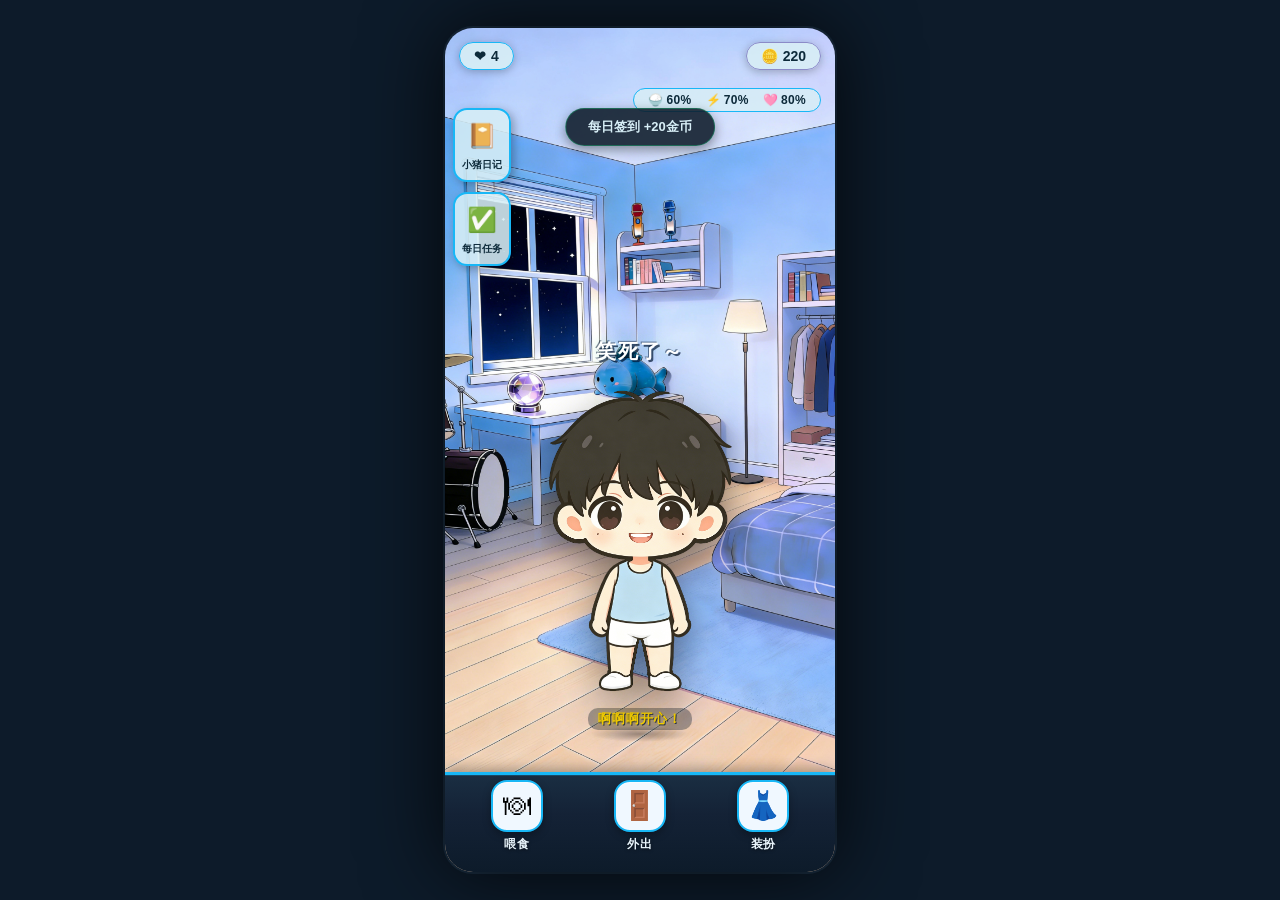
==== index.html @ ea7f72ad "Update dressing system" ====
<!DOCTYPE html>
<html lang="zh">
<head>
  <meta charset="UTF-8" />
  <meta name="viewport" content="width=device-width, initial-scale=1.0, user-scalable=no" />
  <title>SpeedyPeng</title>
  <link rel="stylesheet" href="style.css" />
  <link rel="preconnect" href="https://fonts.googleapis.com">
  <link rel="preconnect" href="https://fonts.gstatic.com" crossorigin>
  <link href="https://fonts.googleapis.com/css2?family=Ma+Shan+Zheng&display=swap" rel="stylesheet">
</head>
<body>
  <div id="game-container">

    <!-- ── Room Background ── -->
    <div id="bg-room"></div>

    <!-- ── Top Bar ── -->
    <div id="top-bar">
      <div id="bond-pill">
        <img src="assets/ui/icon_bond.png" class="pill-img" alt=""
             onerror="this.style.display='none';this.nextElementSibling.style.display='inline'">
        <span class="pill-emoji" style="display:none">❤</span>
        <span id="bond-val">0</span>
      </div>
      <div id="top-actions">
        <div id="coin-display">
          <img src="assets/ui/icon_coin.png" class="pill-img" alt=""
               onerror="this.style.display='none';this.nextElementSibling.style.display='inline'">
          <span class="pill-emoji" style="display:none">🪙</span>
          <span id="coin-val">0</span>
        </div>
      </div>
    </div>

    <!-- ── Stat Mini Bar ── -->
    <div id="stat-mini-bar">
      <span class="mini-stat">
        <img src="assets/ui/stat_hunger.png" class="stat-icon-img" alt=""
             onerror="this.style.display='none';this.nextElementSibling.style.display='inline'">
        <span class="stat-emoji" style="display:none">🍚</span>
        <span id="mini-hunger-val">0</span>
      </span>
      <span class="mini-stat">
        <img src="assets/ui/stat_energy.png" class="stat-icon-img" alt=""
             onerror="this.style.display='none';this.nextElementSibling.style.display='inline'">
        <span class="stat-emoji" style="display:none">⚡</span>
        <span id="mini-energy-val">0</span>
      </span>
      <span class="mini-stat">
        <img src="assets/ui/stat_mood.png" class="stat-icon-img" alt=""
             onerror="this.style.display='none';this.nextElementSibling.style.display='inline'">
        <span class="stat-emoji" style="display:none">🩷</span>
        <span id="mini-mood-val">0</span>
      </span>
    </div>

    <!-- ── Left Sidebar ── -->
    <div id="left-sidebar">
      <div class="side-item" onclick="openPanel('diary')">
        <div class="side-icon-wrap">
          <img src="assets/ui/sidebar_diary.png" class="side-img" alt=""
               onerror="this.style.display='none';this.nextElementSibling.style.display='block'">
          <span class="side-emoji" style="display:none">📔</span>
        </div>
        <div class="side-label">小猪日记</div>
      </div>
      <div class="side-item" onclick="openPanel('tasks')">
        <div class="side-icon-wrap">
          <img src="assets/ui/sidebar_tasks.png" class="side-img" alt=""
               onerror="this.style.display='none';this.nextElementSibling.style.display='block'">
          <span class="side-emoji" style="display:none">✅</span>
        </div>
        <div class="side-label">每日任务</div>
      </div>
    </div>

    <!-- ── Character Stage ── -->
    <div id="char-stage">
      <!-- Context label (like 打扮一下吧) -->
      <div id="context-label"></div>

      <!-- Speech bubble -->
      <div id="speech-bubble" class="hidden">
        <span id="speech-text"></span>
      </div>

      <!-- Character sprite wrapper (handles image fallback gracefully) -->
      <div id="char-sprite-wrap">
        <!-- Layer 1 (bottom): full-body expression image, changes per mood/state -->
        <img id="char-sprite"
             src="assets/characters/char_normal.png"
             alt=""
             onclick="interact()" />
        <!-- Layer 2 (top): headless clothing overlay, same dimensions, hidden when no outfit worn -->
        <img id="char-outfit-overlay" src="" alt="" />
        <div id="char-fallback" class="hidden" onclick="interact()">🐧</div>
      </div>

      <!-- Mood tagline below character -->
      <div id="mood-tagline"></div>

      <!-- Ground shadow -->
      <div id="char-shadow"></div>
    </div>

    <!-- ── Outing Overlay (shown while character is out) ── -->
    <div id="outing-overlay" class="hidden">
      <div id="outing-countdown"></div>
    </div>

    <!-- ── Bottom Nav Plank ── -->
    <nav id="bottom-nav">
      <div id="nav-plank">
        <button class="nav-btn" id="nav-feed" onclick="openPanel('feed')">
          <div class="nav-icon-bg">
            <img src="assets/ui/nav_feed.png" class="nav-img" alt=""
                 onerror="this.style.display='none';this.nextElementSibling.style.display='flex'">
            <span class="nav-emoji" style="display:none">🍽</span>
          </div>
          <span class="nav-label">喂食</span>
        </button>

        <button class="nav-btn" id="nav-outing" onclick="handleOutingClick()">
          <div class="nav-icon-bg">
            <img src="assets/ui/nav_outing.png" class="nav-img" alt=""
                 onerror="this.style.display='none';this.nextElementSibling.style.display='flex'">
            <span class="nav-emoji" style="display:none">🚪</span>
          </div>
          <span class="nav-label">外出</span>
        </button>

        <button class="nav-btn" id="nav-outfit" onclick="openPanel('outfit')">
          <div class="nav-icon-bg">
            <img src="assets/ui/nav_outfit.png" class="nav-img" alt=""
                 onerror="this.style.display='none';this.nextElementSibling.style.display='flex'">
            <span class="nav-emoji" style="display:none">👗</span>
          </div>
          <span class="nav-label">装扮</span>
        </button>
      </div>
    </nav>

    <!-- ═══ PANELS ═══ -->

    <!-- Stats Panel -->
    <div id="panel-stats" class="panel-overlay hidden">
      <div class="panel-card">
        <div class="panel-header">
          <span>📊 状态</span>
          <button class="close-btn" onclick="closePanel()">✕</button>
        </div>
        <div class="stats-list">
          <div class="stat-row">
            <span class="stat-label">🩷 心情</span>
            <div class="stat-bar-wrap"><div class="stat-bar" id="bar-mood" style="background:linear-gradient(90deg,#ff6b9d,#ff8cb4)"></div></div>
            <span class="stat-val" id="val-mood">0</span>
          </div>
          <div class="stat-row">
            <span class="stat-label">🍚 饥饿</span>
            <div class="stat-bar-wrap"><div class="stat-bar" id="bar-hunger" style="background:linear-gradient(90deg,#ffb347,#ffd080)"></div></div>
            <span class="stat-val" id="val-hunger">0</span>
          </div>
          <div class="stat-row">
            <span class="stat-label">⚡ 体力</span>
            <div class="stat-bar-wrap"><div class="stat-bar" id="bar-energy" style="background:linear-gradient(90deg,#56ccf2,#2f80ed)"></div></div>
            <span class="stat-val" id="val-energy">0</span>
          </div>
          <div class="stat-row">
            <span class="stat-label">🎀 羁绊</span>
            <div class="stat-bar-wrap"><div class="stat-bar" id="bar-bond" style="background:linear-gradient(90deg,#bb6bd9,#9b51e0)"></div></div>
            <span class="stat-val" id="val-bond2">0</span>
          </div>
          <div class="coin-info">🪙 金币：<strong id="coin-val2">0</strong></div>
          <div id="outing-status" class="outing-status"></div>
        </div>
      </div>
    </div>

    <!-- Feed Panel -->
    <div id="panel-feed" class="panel-overlay hidden">
      <div class="panel-card">
        <div class="panel-header">
          <span>🍽️ 投喂</span>
          <button class="close-btn" onclick="closePanel()">✕</button>
        </div>
        <div id="food-grid"></div>
      </div>
    </div>

    <!-- Outfit Panel -->
    <div id="panel-outfit" class="panel-overlay hidden">
      <div class="panel-card">
        <div class="panel-header">
          <span>👗 换装</span>
          <button class="close-btn" onclick="closePanel()">✕</button>
        </div>
        <div id="outfit-grid"></div>
      </div>
    </div>

    <!-- Memory / Album Panel -->
    <div id="panel-memory" class="panel-overlay hidden">
      <div class="panel-card">
        <div class="panel-header">
          <span>📷 相册</span>
          <button class="close-btn" onclick="closePanel()">✕</button>
        </div>
        <div id="memory-list"></div>
      </div>
    </div>

    <!-- Diary Panel -->
    <div id="panel-diary" class="panel-overlay hidden">
      <div class="panel-card">
        <div class="panel-header">
          <span>📔 小猪日记</span>
          <button class="close-btn" onclick="closePanel()">✕</button>
        </div>
        <div id="diary-content"></div>
      </div>
    </div>

    <!-- Tasks Panel -->
    <div id="panel-tasks" class="panel-overlay hidden">
      <div class="panel-card">
        <div class="panel-header">
          <span>✅ 每日任务</span>
          <button class="close-btn" onclick="closePanel()">✕</button>
        </div>
        <div id="tasks-list"></div>
      </div>
    </div>

    <!-- ═══ POPUPS ═══ -->

    <!-- Outing Blocked Dialog (auto-close, 2s) -->
    <div id="outing-blocked-dialog" class="hidden">
      <div id="outing-blocked-text"></div>
    </div>

    <!-- Outing Return Modal -->
    <div id="outing-return-modal" class="popup-overlay hidden">
      <div class="popup-card">
        <div class="return-modal-title">📔 外出归来</div>
        <div id="return-event-area" class="return-event-area"></div>
        <div id="return-reward-area" class="return-reward-area hidden"></div>
        <button class="popup-confirm-btn" id="return-close-btn" onclick="closeReturnModal()">收下啦 ✓</button>
      </div>
    </div>

    <!-- Outing Result Popup -->
    <div id="popup-outing" class="popup-overlay hidden">
      <div class="popup-card">
        <div id="popup-emoji" class="popup-emoji">🚪</div>
        <div id="popup-title" class="popup-title"></div>
        <div id="popup-text"  class="popup-text"></div>
        <div id="popup-rewards" class="popup-rewards"></div>
        <button class="popup-confirm-btn" onclick="closePopup()">好的～</button>
      </div>
    </div>

    <!-- Backdrop -->
    <div id="backdrop" class="hidden" onclick="closePanel()"></div>

    <!-- Toast -->
    <div id="toast"></div>

  </div>
  <script src="outfits.js"></script>
  <script src="game.js"></script>
</body>
</html>
---- style.css ----
/* ═══════════════════════════════════════════════
   SPEEDYPENG  —  Chinese Companion Game UI
   ═══════════════════════════════════════════════ */

:root {
  --c-accent:     #18B7F6;           /* primary accent — borders, highlights */
  --c-purple:     #8B8BC8;           /* secondary accent — tags, bond bar    */
  --c-light:      #D7EEF6;           /* avatar area, subtle tint fills       */
  --c-bg-dark:    #0d1b2a;           /* game container bg, floor             */
  --c-bg-mid:     #1a2e42;           /* nav plank, sidebars                  */
  --c-bg-panel:   #f0f8ff;           /* panel card bg, cool near-white       */
  --c-text-dark:  #0d2a3a;           /* primary text on light surfaces       */
  --c-text-mid:   #1a3a5c;           /* body/secondary text on light         */
  --c-text-light: #e8f4fb;           /* text on dark backgrounds             */
  --c-accent-dim: rgba(24,191,118,0.15); /* subtle hover/fill tints          */
}

*, *::before, *::after {
  box-sizing: border-box;
  margin: 0; padding: 0;
  -webkit-tap-highlight-color: transparent;
  user-select: none;
}

body {
  background: var(--c-bg-dark);
  display: flex;
  justify-content: center;
  align-items: center;
  min-height: 100vh;
  font-family: 'PingFang SC','Hiragino Sans GB','Microsoft YaHei',sans-serif;
}

#game-container {
  position: relative;
  width: 390px;
  height: 844px;
  overflow: hidden;
  border-radius: 28px;
  box-shadow: 0 0 80px rgba(0,0,0,0.8), 0 0 0 2px var(--c-bg-mid);
}

/* ════════════════════════════════
   BACKGROUND / ROOM
   ════════════════════════════════ */
#bg-room {
  position: absolute;
  inset: 0;
  /* backgroundImage injected by updateBackground() in game.js */
  background-color: var(--c-bg-dark); /* fallback dark navy */
  background-size: cover;
  background-position: center;
  background-repeat: no-repeat;
  transition: opacity 0.4s ease;
}

/* Subtle grid overlay on wall — blue-navy tones */
#bg-wall {
  position: absolute;
  inset: 0 0 200px 0;
  background-image:
    url('assets/ui/bg_room_dawn.png'),
    repeating-linear-gradient(
      0deg, transparent 0px, transparent 23px,
      rgba(13,27,42,0.35) 23px, rgba(13,27,42,0.35) 24px
    ),
    repeating-linear-gradient(
      90deg, transparent 0px, transparent 59px,
      rgba(13,27,42,0.2) 59px, rgba(13,27,42,0.2) 60px
    );
  background-size: cover, 60px 24px, 60px 24px;
}

/* Floor */
#bg-floor {
  position: absolute;
  bottom: 0;
  left: 0; right: 0;
  height: 200px;
  background: linear-gradient(180deg, var(--c-bg-mid) 0%, var(--c-bg-dark) 60%, #08111c 100%);
  border-top: 3px solid #2a4a6a;
}

/* ════════════════════════════════
   TOP BAR
   ════════════════════════════════ */
#top-bar {
  position: absolute;
  top: 14px;
  left: 14px;
  right: 14px;
  display: flex;
  align-items: center;
  justify-content: space-between;
  z-index: 20;
}

#bond-pill {
  display: flex;
  align-items: center;
  gap: 5px;
  background: rgba(215,238,246,0.92);
  border: 1.5px solid var(--c-accent);
  border-radius: 20px;
  padding: 5px 14px;
  font-size: 14px;
  font-weight: 800;
  color: var(--c-text-dark);
  box-shadow: 0 2px 8px rgba(0,0,0,0.25);
}
.pill-img {
  width: 18px; height: 18px;
  object-fit: contain;
  flex-shrink: 0;
}
.pill-emoji {
  font-size: 14px;
  line-height: 1;
}

#top-actions {
  display: flex;
  gap: 8px;
}

/* ════════════════════════════════
   COIN DISPLAY (in top bar)
   ════════════════════════════════ */
#coin-display {
  display: flex;
  align-items: center;
  gap: 5px;
  background: rgba(215,238,246,0.90);
  border: 1.5px solid var(--c-purple);
  border-radius: 20px;
  padding: 5px 14px;
  font-size: 14px;
  font-weight: 800;
  color: var(--c-text-dark);
  box-shadow: 0 2px 8px rgba(0,0,0,0.25);
}

/* ════════════════════════════════
   STAT MINI BAR
   ════════════════════════════════ */
#stat-mini-bar {
  position: absolute;
  top: 60px;
  right: 14px;
  width: fit-content;
  max-width: 55%;
  display: flex;
  align-items: center;
  gap: 14px;
  background: rgba(215,238,246,0.85);
  border: 1px solid var(--c-accent);
  border-radius: 20px;
  padding: 4px 14px;
  z-index: 20;
}
.mini-stat {
  display: flex;
  align-items: center;
  gap: 3px;
  font-size: 12px;
  font-weight: 700;
  color: var(--c-text-dark);
  letter-spacing: 0.3px;
}
.stat-icon-img {
  width: 14px; height: 14px;
  object-fit: contain;
  flex-shrink: 0;
}
.stat-emoji {
  font-size: 12px;
  line-height: 1;
}

/* ════════════════════════════════
   LEFT SIDEBAR
   ════════════════════════════════ */
#left-sidebar {
  position: absolute;
  top: 80px;
  left: 8px;
  display: flex;
  flex-direction: column;
  gap: 10px;
  z-index: 15;
}

.side-item {
  width: 58px;
  background: rgba(215,238,246,0.88);
  border: 2px solid var(--c-accent);
  border-radius: 14px;
  padding: 8px 4px;
  display: flex;
  flex-direction: column;
  align-items: center;
  gap: 4px;
  cursor: pointer;
  box-shadow: 3px 3px 10px rgba(0,0,0,0.3);
  transition: transform 0.15s;
}
.side-item:active { transform: scale(0.92); }
.side-icon-wrap {
  width: 36px; height: 36px;
  display: flex;
  align-items: center;
  justify-content: center;
}
.side-img {
  width: 36px; height: 36px;
  object-fit: contain;
}
.side-emoji {
  font-size: 24px;
  line-height: 1;
  text-align: center;
}
.side-label {
  font-size: 10px;
  color: var(--c-text-dark);
  font-weight: 700;
  text-align: center;
  letter-spacing: 0.2px;
}

/* right sidebar removed */

/* ════════════════════════════════
   CHARACTER STAGE
   ════════════════════════════════ */
#char-stage {
  position: absolute;
  left: 50%;
  bottom: 130px;
  transform: translateX(-50%);
  display: flex;
  flex-direction: column;
  align-items: center;
  z-index: 8;
  width: 270px;
}

/* Context label above speech bubble */
#context-label {
  font-size: 20px;
  font-weight: 900;
  color: #fff;
  text-shadow:
    2px 2px 0 rgba(0,20,50,0.7),
    -1px -1px 0 rgba(0,20,50,0.5),
    0 0 12px rgba(24,191,118,0.3);
  letter-spacing: 2px;
  min-height: 26px;
  margin-bottom: 6px;
  text-align: center;
  padding: 0 8px;
}

/* Speech bubble */
#speech-bubble {
  background: rgba(255,255,250,0.97);
  border-radius: 16px;
  padding: 10px 16px;
  font-size: 13px;
  color: #3a2010;
  line-height: 1.6;
  text-align: center;
  box-shadow: 0 4px 16px rgba(0,0,0,0.2);
  max-width: 230px;
  position: relative;
  margin-bottom: 10px;
  border: 1.5px solid #e8d5b0;
}
#speech-bubble::after {
  content: '';
  position: absolute;
  top: 100%;
  left: 50%;
  transform: translateX(-50%);
  border: 9px solid transparent;
  border-top-color: rgba(255,255,250,0.97);
}

/* Character sprite wrapper — grid layout so both layers share the same cell */
#char-sprite-wrap {
  position: relative;
  display: grid;
  place-items: end center;  /* anchor both images to bottom-center */
  cursor: pointer;
}

/* Both images sit in the same grid cell, stacked */
#char-sprite,
#char-outfit-overlay {
  grid-area: 1 / 1;
}

/* Character sprite */
#char-sprite {
  width: 200px;
  height: auto;
  display: block;
  cursor: pointer;
  mix-blend-mode: normal;
  filter: drop-shadow(0 14px 20px rgba(0,0,0,0.45));
  transition: transform 0.2s ease;
  z-index: 1;   /* explicit layer — outfit overlay sits above this */
}
#char-sprite:active, #char-fallback:active { transform: scale(0.95); }

/*
 * Outfit overlay — headless clothing image, same size as char-sprite.
 * z-index: 2 ensures it always paints above the sprite even when
 * the sprite's filter property creates a new stacking context.
 * JS sets display:block + src when an outfit is worn; hidden otherwise.
 */
#char-outfit-overlay {
  width: 200px;
  height: auto;
  object-fit: contain;
  z-index: 2;
  object-position: bottom;
  pointer-events: none;
  display: none;
}

/* Emoji fallback when image missing */
#char-fallback {
  font-size: 120px;
  line-height: 1;
  text-align: center;
  filter: drop-shadow(0 12px 16px rgba(0,0,0,0.4));
  cursor: pointer;
  transition: transform 0.2s ease;
  animation: charFloat 3s ease-in-out infinite;
}
@keyframes charFloat {
  0%,100% { transform: translateY(0); }
  50%      { transform: translateY(-8px); }
}

#char-sprite-wrap.bounce { animation: charBounce 0.55s ease; }
#char-sprite-wrap.shake  { animation: charShake 0.45s ease; }
#char-sprite-wrap.spin   { animation: charSpin 0.6s ease; }

@keyframes charBounce {
  0%   { transform: translateY(0) scale(1); }
  25%  { transform: translateY(-22px) scale(1.05); }
  60%  { transform: translateY(-8px) scale(1); }
  100% { transform: translateY(0) scale(1); }
}
@keyframes charShake {
  0%,100% { transform: translateX(0); }
  20%  { transform: translateX(-10px) rotate(-3deg); }
  40%  { transform: translateX(10px) rotate(3deg); }
  60%  { transform: translateX(-6px); }
  80%  { transform: translateX(6px); }
}
@keyframes charSpin {
  0%   { transform: rotate(0deg) scale(1); }
  50%  { transform: rotate(10deg) scale(1.1); }
  100% { transform: rotate(0deg) scale(1); }
}

/* Mood tagline */
#mood-tagline {
  font-size: 13px;
  font-weight: 900;
  color: #ffd700;
  text-shadow:
    1px 1px 0 rgba(0,20,50,0.7),
    0 0 10px rgba(255,200,0,0.5);
  letter-spacing: 1px;
  margin-top: 4px;
  text-align: center;
  min-height: 20px;
  padding: 2px 10px;
  background: rgba(13,27,42,0.35);
  border-radius: 10px;
}

/* Ground shadow */
#char-shadow {
  width: 100px;
  height: 16px;
  background: radial-gradient(ellipse, rgba(0,0,0,0.35) 0%, transparent 70%);
  margin-top: -4px;
}

/* ════════════════════════════════
   BOTTOM NAV PLANK
   ════════════════════════════════ */
#bottom-nav {
  position: absolute;
  bottom: 0;
  left: 0; right: 0;
  height: 100px;
  z-index: 20;
}

#nav-plank {
  width: 100%;
  height: 100%;
  background:
    linear-gradient(180deg,
      var(--c-bg-mid) 0%,
      #142236 40%,
      var(--c-bg-dark) 100%);
  border-top: 3px solid var(--c-accent);
  display: grid;
  grid-template-columns: 1fr 1fr 1fr;
  align-items: center;
  justify-items: center;
  padding: 0 10px 14px;
  position: relative;
  box-shadow:
    inset 0 1px 0 rgba(24,183,246,0.2),
    0 -4px 12px rgba(0,0,0,0.3);
}

.nav-btn {
  display: flex;
  flex-direction: column;
  align-items: center;
  gap: 4px;
  background: none;
  border: none;
  cursor: pointer;
  padding: 4px 12px;
  transition: transform 0.12s;
  position: relative;
}
.nav-btn:active { transform: scale(0.9); }

.nav-icon-bg {
  width: 52px; height: 52px;
  background: var(--c-bg-panel);
  border: 2px solid var(--c-accent);
  border-radius: 16px;
  display: flex;
  align-items: center;
  justify-content: center;
  box-shadow: 0 3px 8px rgba(0,0,0,0.3), inset 0 1px 0 rgba(255,255,255,0.5);
}
.nav-img {
  width: 36px; height: 36px;
  object-fit: contain;
}
.nav-emoji {
  font-size: 28px;
  line-height: 1;
}
.nav-label {
  font-size: 12px;
  font-weight: 700;
  color: var(--c-text-light);
  text-shadow: 0 1px 3px rgba(0,0,0,0.5);
  letter-spacing: 0.5px;
}


/* ════════════════════════════════
   OUTING OVERLAY (while out)
   ════════════════════════════════ */
#outing-overlay {
  position: absolute;
  inset: 0;
  z-index: 25;
  display: flex;
  align-items: center;
  justify-content: center;
  pointer-events: none;
  opacity: 0;
  transition: opacity 0.5s ease;
}
#outing-overlay.outing-visible {
  opacity: 1;
}
#outing-countdown {
  font-size: 18px;
  font-weight: 700;
  color: #fff;
  text-shadow: 0 1px 6px rgba(0,0,0,0.6);
  letter-spacing: 1px;
}

/* ════════════════════════════════
   OUTING BLOCKED DIALOG
   ════════════════════════════════ */
#outing-blocked-dialog {
  position: absolute;
  bottom: 170px;
  left: 50%;
  transform: translateX(-50%);
  z-index: 50;
  background: rgba(255,255,250,0.97);
  border-radius: 18px;
  padding: 14px 24px;
  font-size: 15px;
  color: #3a2010;
  text-align: center;
  box-shadow: 0 6px 24px rgba(0,0,0,0.3);
  border: 2px solid #ffb3d1;
  white-space: nowrap;
  pointer-events: none;
  font-weight: 600;
}

/* ════════════════════════════════
   OUTING RETURN MODAL
   ════════════════════════════════ */
.return-modal-title {
  font-size: 17px;
  font-weight: 900;
  color: var(--c-text-dark);
  text-align: center;
  margin-bottom: 4px;
}
.return-event-area {
  width: 100%;
  padding: 8px 0;
  border-bottom: 1px dashed var(--c-light);
  margin-bottom: 10px;
}
.return-event-text {
  font-family: 'Ma Shan Zheng', cursive;
  font-size: 17px;
  color: var(--c-text-dark);
  line-height: 1.85;
  text-align: left;
}
.return-event-img {
  width: 100%;
  max-height: 150px;
  object-fit: cover;
  border-radius: 12px;
  margin-bottom: 8px;
}
.return-reward-area {
  width: 100%;
  text-align: center;
  font-size: 15px;
  font-weight: 700;
  color: #a06010;
  background: rgba(255,210,80,0.15);
  border-radius: 12px;
  padding: 9px 16px;
  border: 1.5px solid #f0c060;
  margin-bottom: 4px;
}

/* Character sprite fade during outing */
#char-sprite-wrap {
  transition: opacity 0.5s ease;
}
#char-sprite-wrap.char-hidden {
  opacity: 0;
  pointer-events: none;
}

/* center nav button removed */

/* ════════════════════════════════
   PANEL OVERLAYS
   ════════════════════════════════ */
#backdrop {
  position: absolute;
  inset: 0;
  background: rgba(30, 10, 5, 0.55);
  z-index: 28;
  backdrop-filter: blur(2px);
}

.panel-overlay {
  position: absolute;
  bottom: 100px;
  left: 0; right: 0;
  z-index: 40;
  display: flex;
  justify-content: center;
  padding: 0 10px;
  pointer-events: none;
}
.panel-overlay:not(.hidden) { pointer-events: all; }

.panel-card {
  background: linear-gradient(180deg, var(--c-bg-panel) 0%, #e8f4fb 100%);
  border-radius: 24px 24px 0 0;
  width: 100%;
  max-height: 420px;
  overflow: hidden;
  display: flex;
  flex-direction: column;
  box-shadow: 0 -4px 24px rgba(0,0,0,0.3);
  border: 2px solid var(--c-accent);
  border-bottom: none;
}

.panel-header {
  display: flex;
  justify-content: space-between;
  align-items: center;
  padding: 16px 20px 12px;
  font-size: 16px;
  font-weight: 800;
  color: var(--c-text-dark);
  border-bottom: 2px solid var(--c-accent);
  background: linear-gradient(90deg, #e8f4fb, var(--c-bg-panel));
  flex-shrink: 0;
}
.close-btn {
  width: 30px; height: 30px;
  background: var(--c-light);
  border: none;
  border-radius: 50%;
  font-size: 14px;
  cursor: pointer;
  color: var(--c-text-dark);
  font-weight: 800;
  display: flex;
  align-items: center;
  justify-content: center;
}

.stats-list {
  padding: 16px 20px;
  display: flex;
  flex-direction: column;
  gap: 12px;
  overflow-y: auto;
}
.stat-row {
  display: flex;
  align-items: center;
  gap: 10px;
}
.stat-label {
  font-size: 13px;
  font-weight: 700;
  color: var(--c-text-mid);
  width: 60px;
  flex-shrink: 0;
}
.stat-bar-wrap {
  flex: 1;
  height: 10px;
  background: rgba(0,0,0,0.08);
  border-radius: 5px;
  overflow: hidden;
  border: 1px solid rgba(0,0,0,0.08);
}
.stat-bar {
  height: 100%;
  border-radius: 5px;
  transition: width 0.5s ease;
}
.stat-val {
  font-size: 13px;
  font-weight: 800;
  color: var(--c-text-dark);
  width: 26px;
  text-align: right;
}
.coin-info {
  font-size: 15px;
  color: var(--c-text-mid);
  font-weight: 700;
  padding: 8px 0 0;
  border-top: 1px dashed var(--c-accent);
}
.outing-status {
  font-size: 12px;
  color: #888;
  font-style: italic;
}

/* ─── Food Grid ─── */
#food-grid {
  display: grid;
  grid-template-columns: repeat(3, 1fr);
  gap: 10px;
  padding: 14px;
  overflow-y: auto;
}
.food-item {
  display: flex;
  flex-direction: column;
  align-items: center;
  gap: 5px;
  cursor: pointer;
  border-radius: 16px;
  padding: 10px 6px 8px;
  border: 2px solid var(--c-accent);
  background: var(--c-bg-panel);
  transition: transform 0.12s, box-shadow 0.12s;
  position: relative;
}
.food-item:active { transform: scale(0.93); }
.food-item.liked   { border-color: #ffb3d1; background: #fff5f9; }
.food-item.disliked{ border-color: #ccc;    background: #f9f9f9; }
.food-item.special { border-color: #c9a0ff; background: #f5eeff; }
.food-item.locked  { opacity: 0.45; cursor: not-allowed; }
.food-img {
  width: 60px; height: 60px;
  object-fit: contain;
  font-size: 36px;
  line-height: 60px;
  text-align: center;
}
.food-name  { font-size: 11px; color: var(--c-text-dark); font-weight: 700; text-align: center; }
.food-price { font-size: 10px; color: #c8860a; font-weight: 600; }
.food-tag {
  position: absolute;
  top: 5px; right: 5px;
  font-size: 9px;
  padding: 1px 5px;
  border-radius: 6px;
  font-weight: 800;
}
.tag-liked    { background: #ffe0ee; color: #e05c96; }
.tag-disliked { background: #eee;    color: #999;   }
.tag-special  { background: #e8d8ff; color: #7c3aed; }

/* ─── Outfit Grid ─── */
#outfit-grid {
  display: grid;
  grid-template-columns: repeat(2, 1fr);
  gap: 12px;
  padding: 14px;
  overflow-y: auto;
}
.outfit-item {
  display: flex;
  flex-direction: column;
  align-items: center;
  gap: 8px;
  cursor: pointer;
  border-radius: 16px;
  padding: 12px;
  border: 2px solid var(--c-accent);
  background: var(--c-bg-panel);
  transition: all 0.15s;
}
.outfit-item.active  { border-color: var(--c-purple); background: #eef0fb; }
.outfit-item.locked  { opacity: 0.45; cursor: not-allowed; }

/*
 * Outfit thumbnail card — emoji is always the base layer (always visible).
 * The image is absolutely positioned on top; if it fails to load the emoji shows.
 */
.outfit-thumb-wrap {
  position: relative;
  width: 80px;
  height: 80px;
  border-radius: 12px;
  background: rgba(215,238,246,0.5);
  display: flex;
  align-items: center;
  justify-content: center;
  overflow: hidden;
}
.outfit-thumb-wrap .outfit-emoji {
  font-size: 38px;
  line-height: 1;
}
.outfit-thumb-img {
  position: absolute;
  inset: 0;
  width: 100%;
  height: 100%;
  object-fit: contain;
  /* Hide broken-image icon when load fails */
  color: transparent;
}
/* Selected checkmark badge */
.outfit-check {
  position: absolute;
  top: 3px;
  right: 3px;
  width: 18px;
  height: 18px;
  background: var(--c-purple);
  color: #fff;
  border-radius: 50%;
  font-size: 11px;
  font-weight: 900;
  display: flex;
  align-items: center;
  justify-content: center;
}
.outfit-name   { font-size: 12px; font-weight: 800; color: var(--c-text-dark); text-align: center; }
.outfit-unlock { font-size: 10px; color: #999; text-align: center; }
.outfit-item.active .outfit-name { color: var(--c-purple); }

/* Type 2 (coin) — for-sale card */
.outfit-item.coin-for-sale {
  border-color: #f0c060;
  background: #fffbf0;
}
.outfit-price {
  font-size: 11px;
  font-weight: 900;
  color: #c8860a;
  text-align: center;
}

/* Type 3 (bond) — locked silhouette card */
.outfit-item.bond-locked {
  cursor: not-allowed;
  background: #f5f5f5;
  border-color: #ddd;
}
/* Darken thumbnail image and emoji to a black silhouette */
.outfit-thumb-wrap.silhouette .outfit-emoji,
.outfit-thumb-wrap.silhouette .outfit-thumb-img {
  filter: brightness(0);
  opacity: 0.22;
}
.outfit-item.bond-locked .outfit-name {
  color: #bbb;
  letter-spacing: 2px;
}
.outfit-item.bond-locked .outfit-unlock {
  color: var(--c-accent);
  font-weight: 700;
}

/* ─── Memory / Diary ─── */
#memory-list, #diary-content {
  padding: 14px;
  display: flex;
  flex-direction: column;
  gap: 10px;
  overflow-y: auto;
  max-height: 340px;
}
.memory-entry {
  background: var(--c-bg-panel);
  border-radius: 12px;
  padding: 10px 14px;
  border-left: 4px solid var(--c-purple);
  box-shadow: 0 1px 4px rgba(0,0,0,0.08);
}
.mem-date { font-size: 10px; color: #c0a060; margin-bottom: 4px; font-weight: 600; }
.mem-text { font-size: 13px; color: var(--c-text-dark); line-height: 1.6; }
.diary-entry {
  background: var(--c-bg-panel);
  border-radius: 12px;
  padding: 10px 14px;
  border-left: 4px solid var(--c-accent);
  box-shadow: 0 1px 4px rgba(0,0,0,0.08);
}
.diary-handwriting {
  font-family: 'Ma Shan Zheng', cursive;
  font-size: 15px;
  line-height: 1.85;
}
.diary-entry-img {
  width: 100%;
  max-height: 180px;
  object-fit: cover;
  border-radius: 10px;
  margin: 6px 0 4px;
  display: block;
}
.empty-msg {
  text-align: center;
  color: #c0a060;
  font-size: 14px;
  padding: 30px 0;
}
.coming-soon {
  text-align: center;
  color: #c0a060;
  font-size: 16px;
  font-weight: 700;
  padding: 40px 20px;
  line-height: 2;
}
.coming-soon span { font-size: 13px; color: #b0a0a0; }

/* ─── Tasks Panel ─── */
#tasks-list {
  padding: 14px;
  display: flex;
  flex-direction: column;
  gap: 10px;
  overflow-y: auto;
  max-height: 340px;
}
.task-row {
  display: flex;
  align-items: center;
  gap: 10px;
  background: var(--c-bg-panel);
  border-radius: 14px;
  padding: 10px 14px;
  border: 1.5px solid var(--c-light);
}
.task-row.done { opacity: 0.6; }
.task-check { font-size: 18px; flex-shrink: 0; }
.task-info { flex: 1; }
.task-name { font-size: 13px; font-weight: 700; color: var(--c-text-dark); }
.task-progress { font-size: 11px; color: var(--c-text-mid); margin-top: 2px; }
.task-claim-btn {
  background: var(--c-accent);
  color: #fff;
  border: none;
  border-radius: 10px;
  padding: 5px 10px;
  font-size: 11px;
  font-weight: 700;
  cursor: pointer;
  white-space: nowrap;
  transition: opacity 0.12s;
}
.task-claim-btn:active { opacity: 0.8; }
.task-claim-btn:disabled { background: #ccc; cursor: default; }
.tasks-divider {
  height: 1px;
  background: var(--c-light);
  margin: 4px 0;
}
.outing-btn {
  width: 100%;
  background: linear-gradient(135deg, var(--c-accent), var(--c-purple));
  color: #fff;
  border: none;
  border-radius: 14px;
  padding: 12px;
  font-size: 15px;
  font-weight: 800;
  cursor: pointer;
  letter-spacing: 1px;
  transition: opacity 0.15s;
}
.outing-btn:active { opacity: 0.85; }

/* ════════════════════════════════
   OUTING POPUP
   ════════════════════════════════ */
.popup-overlay {
  position: absolute;
  inset: 0;
  z-index: 50;
  display: flex;
  align-items: center;
  justify-content: center;
  background: rgba(20,8,4,0.6);
  backdrop-filter: blur(3px);
}
.popup-card {
  background: linear-gradient(180deg, var(--c-bg-panel), #e8f4fb);
  border-radius: 28px;
  padding: 28px 22px 20px;
  width: 310px;
  display: flex;
  flex-direction: column;
  align-items: center;
  gap: 12px;
  box-shadow: 0 12px 40px rgba(0,0,0,0.4);
  border: 2px solid var(--c-accent);
}
.popup-emoji  { font-size: 52px; line-height: 1; }
.popup-title  { font-size: 20px; font-weight: 900; color: var(--c-text-dark); text-align: center; }
.popup-text   { font-size: 14px; color: var(--c-text-mid); line-height: 1.7; text-align: center; }
.popup-rewards{
  font-size: 14px; font-weight: 700;
  color: var(--c-text-mid);
  background: var(--c-bg-panel);
  border-radius: 12px;
  padding: 8px 18px;
  border: 1.5px solid var(--c-accent);
  text-align: center;
}
.popup-confirm-btn {
  background: linear-gradient(135deg, #e05c96, #c744b0);
  color: #fff;
  border: none;
  border-radius: 30px;
  padding: 12px 44px;
  font-size: 16px;
  font-weight: 800;
  cursor: pointer;
  box-shadow: 0 4px 14px rgba(224,92,150,0.4);
  letter-spacing: 1px;
  transition: opacity 0.15s;
}
.popup-confirm-btn:active { opacity: 0.85; }

/* ════════════════════════════════
   TOAST
   ════════════════════════════════ */
#toast {
  position: absolute;
  top: 80px;
  left: 50%;
  transform: translateX(-50%);
  background: rgba(13,27,42,0.88);
  color: var(--c-light);
  padding: 9px 22px;
  border-radius: 22px;
  font-size: 13px;
  font-weight: 700;
  z-index: 60;
  opacity: 0;
  pointer-events: none;
  transition: opacity 0.25s;
  white-space: nowrap;
  border: 1px solid rgba(24,191,118,0.4);
  box-shadow: 0 4px 12px rgba(0,0,0,0.4);
}
#toast.show { opacity: 1; }

/* ════════════════════════════════
   UTILITY
   ════════════════════════════════ */
.hidden { display: none !important; }
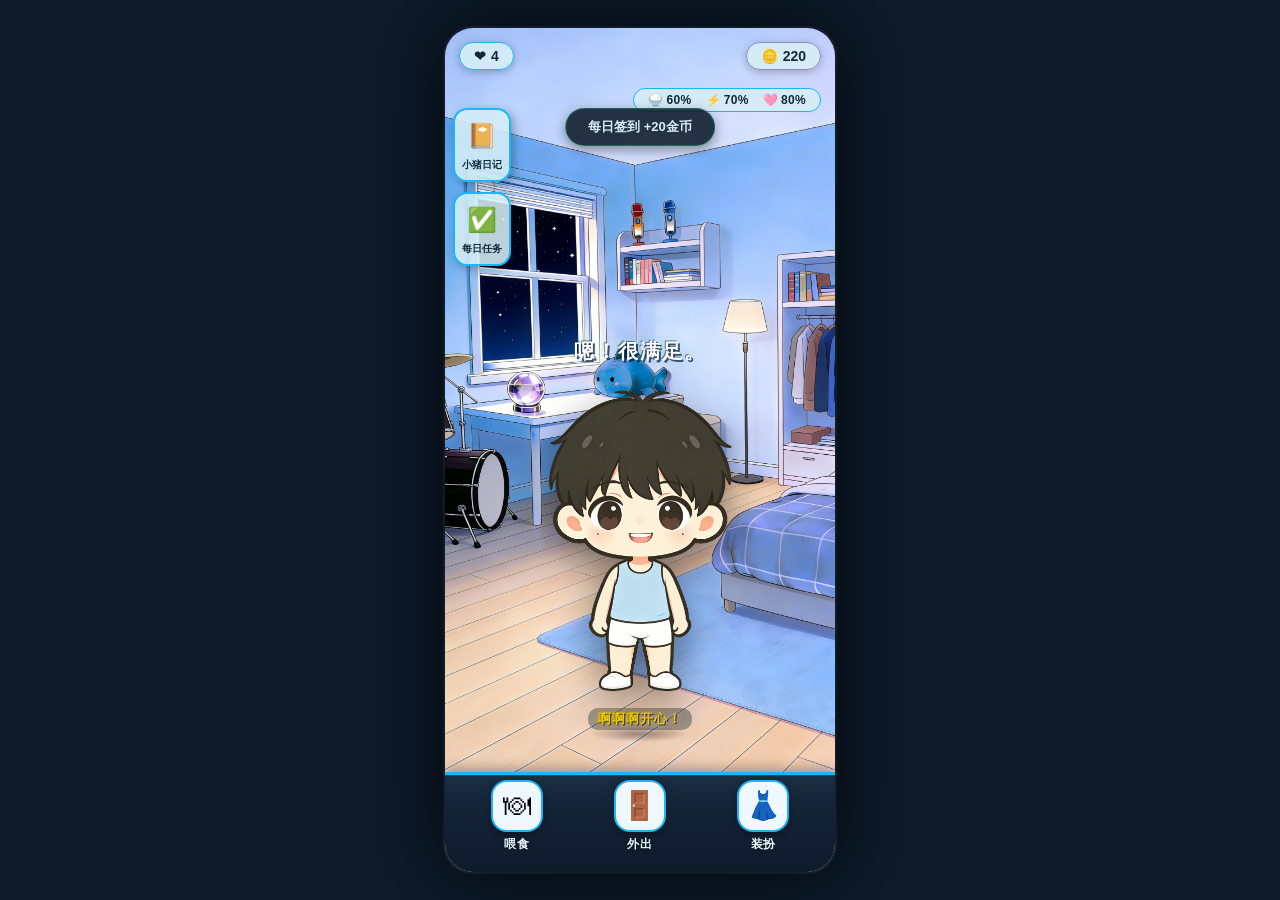
==== commit cfe9d07f: "improve diary" ====
--- a/index.html
+++ b/index.html
@@ -260,6 +260,16 @@
       </div>
     </div>
 
+    <!-- Diary Detail Modal -->
+    <div id="diary-detail-modal" class="popup-overlay hidden" onclick="closeDiaryDetail()">
+      <div class="popup-card diary-detail-card" onclick="event.stopPropagation()">
+        <img id="diary-detail-img" src="" alt="" class="diary-detail-img" />
+        <div id="diary-detail-date" class="mem-date diary-detail-date"></div>
+        <div id="diary-detail-text" class="diary-handwriting diary-detail-text"></div>
+        <button class="popup-confirm-btn" onclick="closeDiaryDetail()">收起 ✕</button>
+      </div>
+    </div>
+
     <!-- Backdrop -->
     <div id="backdrop" class="hidden" onclick="closePanel()"></div>
 
--- a/style.css
+++ b/style.css
@@ -831,10 +831,18 @@
 }
 
 /* ─── Memory / Diary ─── */
-#memory-list, #diary-content {
+#memory-list {
   padding: 14px;
   display: flex;
   flex-direction: column;
+  gap: 10px;
+  overflow-y: auto;
+  max-height: 340px;
+}
+#diary-content {
+  padding: 12px;
+  display: grid;
+  grid-template-columns: 1fr 1fr;
   gap: 10px;
   overflow-y: auto;
   max-height: 340px;
@@ -848,25 +856,67 @@
 }
 .mem-date { font-size: 10px; color: #c0a060; margin-bottom: 4px; font-weight: 600; }
 .mem-text { font-size: 13px; color: var(--c-text-dark); line-height: 1.6; }
-.diary-entry {
-  background: var(--c-bg-panel);
-  border-radius: 12px;
-  padding: 10px 14px;
-  border-left: 4px solid var(--c-accent);
-  box-shadow: 0 1px 4px rgba(0,0,0,0.08);
-}
 .diary-handwriting {
   font-family: 'Ma Shan Zheng', cursive;
   font-size: 15px;
   line-height: 1.85;
 }
-.diary-entry-img {
+
+/* ── Diary thumbnail grid ── */
+.diary-thumb {
+  border-radius: 12px;
+  overflow: hidden;
+  cursor: pointer;
+  position: relative;
+  background: #1a1a2e;
+  box-shadow: 0 2px 8px rgba(0,0,0,0.25);
+  transition: transform 0.15s ease, box-shadow 0.15s ease;
+}
+.diary-thumb:active {
+  transform: scale(0.96);
+  box-shadow: 0 1px 4px rgba(0,0,0,0.2);
+}
+.diary-thumb-img {
   width: 100%;
-  max-height: 180px;
+  aspect-ratio: 1 / 1;
   object-fit: cover;
-  border-radius: 10px;
-  margin: 6px 0 4px;
   display: block;
+}
+.diary-thumb-date {
+  font-size: 10px;
+  color: #c0a060;
+  font-weight: 600;
+  text-align: center;
+  padding: 5px 4px;
+  background: rgba(0,0,0,0.35);
+}
+
+/* ── Diary detail modal ── */
+.diary-detail-card {
+  padding: 0;
+  overflow: hidden;
+  max-width: 340px;
+  width: 90%;
+}
+.diary-detail-img {
+  width: 100%;
+  max-height: 260px;
+  object-fit: cover;
+  display: block;
+}
+.diary-detail-date {
+  padding: 10px 16px 2px;
+  font-size: 11px;
+}
+.diary-detail-text {
+  padding: 0 16px 14px;
+  font-size: 15px;
+  color: var(--c-text-dark);
+  line-height: 1.85;
+}
+.diary-detail-card .popup-confirm-btn {
+  margin: 0 16px 16px;
+  width: calc(100% - 32px);
 }
 .empty-msg {
   text-align: center;
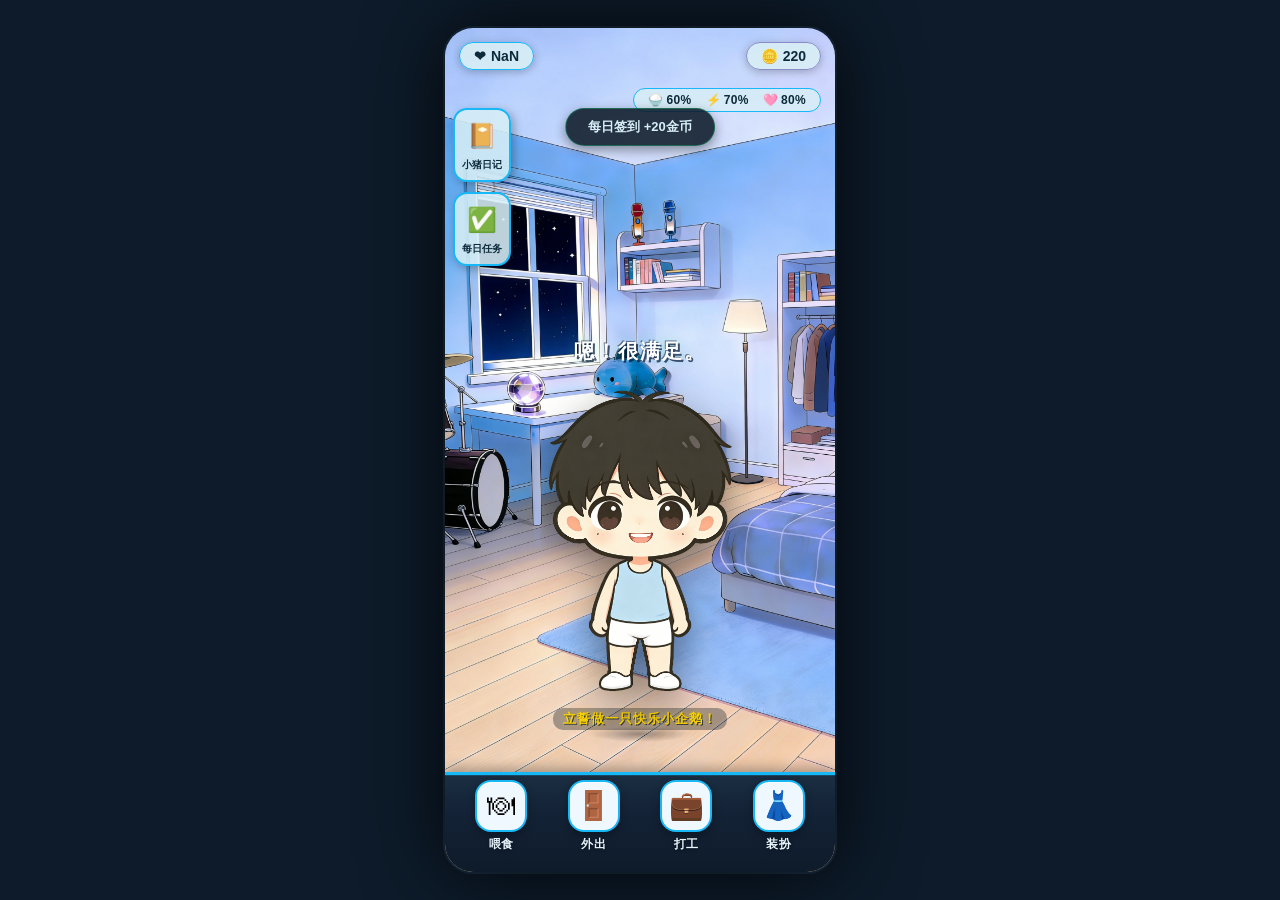
==== commit 95ffce76: "feat: work system — 45s timer, 10-15 coins, daily cap 150/12 times Co-Authored-By: Claude Sonnet 4.6" ====
--- a/index.html
+++ b/index.html
@@ -109,6 +109,12 @@
       <div id="outing-countdown"></div>
     </div>
 
+    <!-- ── Work Overlay (shown while working) ── -->
+    <div id="work-overlay" class="hidden">
+      <div id="work-countdown"></div>
+      <div id="work-daily-progress"></div>
+    </div>
+
     <!-- ── Bottom Nav Plank ── -->
     <nav id="bottom-nav">
       <div id="nav-plank">
@@ -128,6 +134,13 @@
             <span class="nav-emoji" style="display:none">🚪</span>
           </div>
           <span class="nav-label">外出</span>
+        </button>
+
+        <button class="nav-btn" id="nav-work" onclick="handleWorkClick()">
+          <div class="nav-icon-bg">
+            <span class="nav-emoji" style="display:flex">💼</span>
+          </div>
+          <span class="nav-label">打工</span>
         </button>
 
         <button class="nav-btn" id="nav-outfit" onclick="openPanel('outfit')">
--- a/style.css
+++ b/style.css
@@ -413,7 +413,7 @@
       var(--c-bg-dark) 100%);
   border-top: 3px solid var(--c-accent);
   display: grid;
-  grid-template-columns: 1fr 1fr 1fr;
+  grid-template-columns: 1fr 1fr 1fr 1fr;
   align-items: center;
   justify-items: center;
   padding: 0 10px 14px;
@@ -1070,4 +1070,31 @@
 /* ════════════════════════════════
    UTILITY
    ════════════════════════════════ */
+/* ── Work Overlay ── */
+#work-overlay {
+  position: absolute;
+  inset: 0;
+  display: flex;
+  flex-direction: column;
+  align-items: center;
+  justify-content: center;
+  background: rgba(30, 20, 60, 0.82);
+  z-index: 20;
+  opacity: 0;
+  transition: opacity 0.3s;
+  border-radius: inherit;
+  gap: 12px;
+}
+#work-overlay:not(.hidden) { opacity: 1; }
+#work-countdown {
+  color: #fff;
+  font-size: 1.4rem;
+  font-weight: bold;
+  text-align: center;
+}
+#work-daily-progress {
+  color: #aaa;
+  font-size: 0.85rem;
+}
+
 .hidden { display: none !important; }
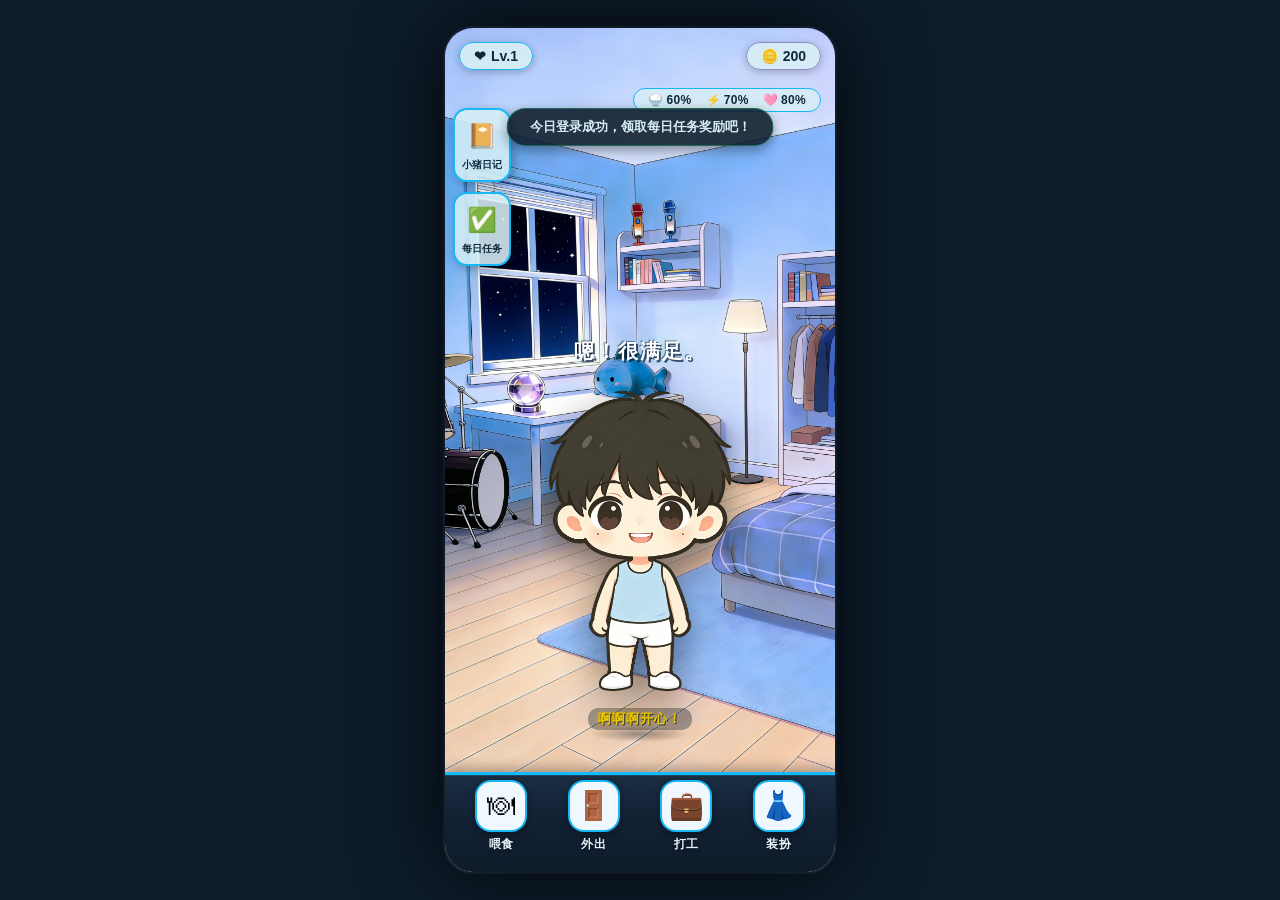
==== commit 15d56a8b: "feat: UI updates — bond level display, food bonuses, rare badge, work progress Co-Authored-By: Claud" ====
--- a/index.html
+++ b/index.html
@@ -21,7 +21,7 @@
         <img src="assets/ui/icon_bond.png" class="pill-img" alt=""
              onerror="this.style.display='none';this.nextElementSibling.style.display='inline'">
         <span class="pill-emoji" style="display:none">❤</span>
-        <span id="bond-val">0</span>
+        <span id="bond-val">Lv.1</span>
       </div>
       <div id="top-actions">
         <div id="coin-display">
@@ -182,8 +182,9 @@
           <div class="stat-row">
             <span class="stat-label">🎀 羁绊</span>
             <div class="stat-bar-wrap"><div class="stat-bar" id="bar-bond" style="background:linear-gradient(90deg,#bb6bd9,#9b51e0)"></div></div>
-            <span class="stat-val" id="val-bond2">0</span>
-          </div>
+            <span class="stat-val" id="val-bond2">Lv.1</span>
+          </div>
+          <div class="bond-exp-info" id="bond-exp-info"></div>
           <div class="coin-info">🪙 金币：<strong id="coin-val2">0</strong></div>
           <div id="outing-status" class="outing-status"></div>
         </div>
--- a/style.css
+++ b/style.css
@@ -1085,7 +1085,7 @@
   border-radius: inherit;
   gap: 12px;
 }
-#work-overlay:not(.hidden) { opacity: 1; }
+.work-visible { opacity: 1 !important; }
 #work-countdown {
   color: #fff;
   font-size: 1.4rem;
@@ -1098,3 +1098,49 @@
 }
 
 .hidden { display: none !important; }
+
+/* ── Food group headers ── */
+.food-group-header {
+  width: 100%;
+  font-size: 0.78rem;
+  font-weight: bold;
+  color: #888;
+  padding: 8px 4px 4px;
+  border-bottom: 1px solid #f0f0f0;
+  margin-top: 6px;
+}
+.food-bonus {
+  font-size: 0.7rem;
+  display: block;
+  line-height: 1.2;
+}
+
+/* ── Bond EXP info line ── */
+.bond-exp-info {
+  text-align: right;
+  font-size: 0.72rem;
+  color: #aaa;
+  margin-top: -4px;
+  margin-bottom: 6px;
+  padding-right: 4px;
+}
+
+/* ── Rare event badge ── */
+.rare-badge {
+  background: linear-gradient(90deg, #f7971e, #ffd200);
+  color: #333;
+  font-size: 0.72rem;
+  font-weight: bold;
+  padding: 2px 6px;
+  border-radius: 8px;
+}
+
+/* ── Task work progress footer ── */
+.task-work-progress {
+  margin-top: 12px;
+  font-size: 0.78rem;
+  color: #888;
+  text-align: center;
+  padding: 6px;
+  border-top: 1px solid #f0f0f0;
+}
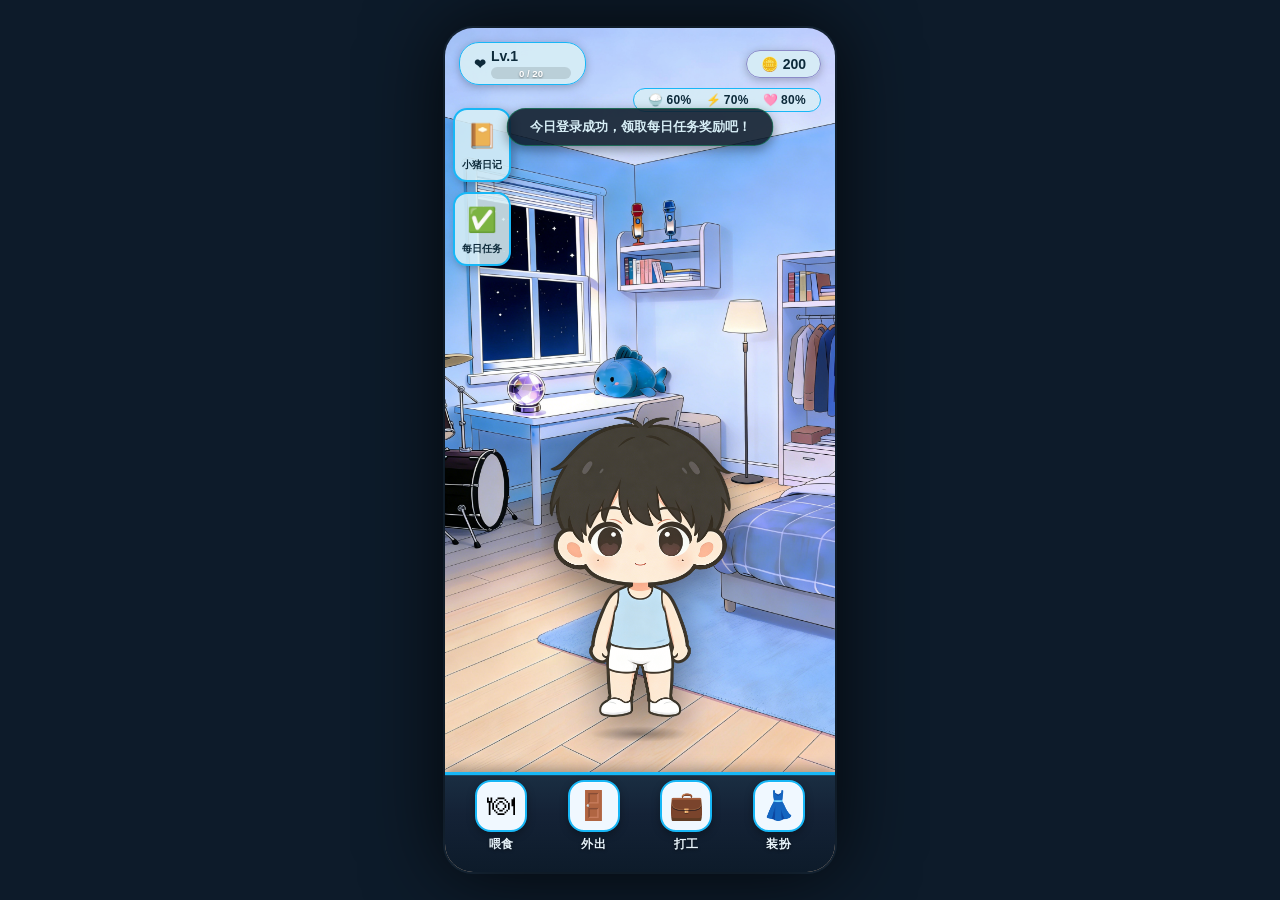
==== commit 8404e42b: "feat: UI overhaul — food colors, speech unification, bond exp bar, outing/work resume" ====
--- a/index.html
+++ b/index.html
@@ -21,7 +21,13 @@
         <img src="assets/ui/icon_bond.png" class="pill-img" alt=""
              onerror="this.style.display='none';this.nextElementSibling.style.display='inline'">
         <span class="pill-emoji" style="display:none">❤</span>
-        <span id="bond-val">Lv.1</span>
+        <div id="bond-pill-right">
+          <span id="bond-val">Lv.1</span>
+          <div class="bond-exp-bar-wrap">
+            <div class="bond-exp-bar-fill" id="bond-exp-bar-fill"></div>
+            <span class="bond-exp-bar-text" id="bond-exp-info"></span>
+          </div>
+        </div>
       </div>
       <div id="top-actions">
         <div id="coin-display">
@@ -79,11 +85,6 @@
     <div id="char-stage">
       <!-- Context label (like 打扮一下吧) -->
       <div id="context-label"></div>
-
-      <!-- Speech bubble -->
-      <div id="speech-bubble" class="hidden">
-        <span id="speech-text"></span>
-      </div>
 
       <!-- Character sprite wrapper (handles image fallback gracefully) -->
       <div id="char-sprite-wrap">
@@ -97,10 +98,7 @@
         <div id="char-fallback" class="hidden" onclick="interact()">🐧</div>
       </div>
 
-      <!-- Mood tagline below character -->
-      <div id="mood-tagline"></div>
-
-      <!-- Ground shadow -->
+<!-- Ground shadow -->
       <div id="char-shadow"></div>
     </div>
 
@@ -156,41 +154,6 @@
 
     <!-- ═══ PANELS ═══ -->
 
-    <!-- Stats Panel -->
-    <div id="panel-stats" class="panel-overlay hidden">
-      <div class="panel-card">
-        <div class="panel-header">
-          <span>📊 状态</span>
-          <button class="close-btn" onclick="closePanel()">✕</button>
-        </div>
-        <div class="stats-list">
-          <div class="stat-row">
-            <span class="stat-label">🩷 心情</span>
-            <div class="stat-bar-wrap"><div class="stat-bar" id="bar-mood" style="background:linear-gradient(90deg,#ff6b9d,#ff8cb4)"></div></div>
-            <span class="stat-val" id="val-mood">0</span>
-          </div>
-          <div class="stat-row">
-            <span class="stat-label">🍚 饥饿</span>
-            <div class="stat-bar-wrap"><div class="stat-bar" id="bar-hunger" style="background:linear-gradient(90deg,#ffb347,#ffd080)"></div></div>
-            <span class="stat-val" id="val-hunger">0</span>
-          </div>
-          <div class="stat-row">
-            <span class="stat-label">⚡ 体力</span>
-            <div class="stat-bar-wrap"><div class="stat-bar" id="bar-energy" style="background:linear-gradient(90deg,#56ccf2,#2f80ed)"></div></div>
-            <span class="stat-val" id="val-energy">0</span>
-          </div>
-          <div class="stat-row">
-            <span class="stat-label">🎀 羁绊</span>
-            <div class="stat-bar-wrap"><div class="stat-bar" id="bar-bond" style="background:linear-gradient(90deg,#bb6bd9,#9b51e0)"></div></div>
-            <span class="stat-val" id="val-bond2">Lv.1</span>
-          </div>
-          <div class="bond-exp-info" id="bond-exp-info"></div>
-          <div class="coin-info">🪙 金币：<strong id="coin-val2">0</strong></div>
-          <div id="outing-status" class="outing-status"></div>
-        </div>
-      </div>
-    </div>
-
     <!-- Feed Panel -->
     <div id="panel-feed" class="panel-overlay hidden">
       <div class="panel-card">
@@ -247,11 +210,6 @@
     </div>
 
     <!-- ═══ POPUPS ═══ -->
-
-    <!-- Outing Blocked Dialog (auto-close, 2s) -->
-    <div id="outing-blocked-dialog" class="hidden">
-      <div id="outing-blocked-text"></div>
-    </div>
 
     <!-- Outing Return Modal -->
     <div id="outing-return-modal" class="popup-overlay hidden">
--- a/style.css
+++ b/style.css
@@ -108,6 +108,23 @@
   color: var(--c-text-dark);
   box-shadow: 0 2px 8px rgba(0,0,0,0.25);
 }
+#bond-pill-right {
+  display: flex;
+  flex-direction: column;
+  gap: 3px;
+  min-width: 80px;
+}
+#bond-pill .bond-exp-bar-wrap {
+  height: 12px;
+  margin: 0;
+  border-radius: 6px;
+}
+#bond-pill .bond-exp-bar-fill {
+  border-radius: 6px;
+}
+#bond-pill .bond-exp-bar-text {
+  font-size: 0.6rem;
+}
 .pill-img {
   width: 18px; height: 18px;
   object-fit: contain;
@@ -259,32 +276,9 @@
   margin-bottom: 6px;
   text-align: center;
   padding: 0 8px;
-}
-
-/* Speech bubble */
-#speech-bubble {
-  background: rgba(255,255,250,0.97);
-  border-radius: 16px;
-  padding: 10px 16px;
-  font-size: 13px;
-  color: #3a2010;
-  line-height: 1.6;
-  text-align: center;
-  box-shadow: 0 4px 16px rgba(0,0,0,0.2);
-  max-width: 230px;
-  position: relative;
-  margin-bottom: 10px;
-  border: 1.5px solid #e8d5b0;
-}
-#speech-bubble::after {
-  content: '';
-  position: absolute;
-  top: 100%;
-  left: 50%;
-  transform: translateX(-50%);
-  border: 9px solid transparent;
-  border-top-color: rgba(255,255,250,0.97);
-}
+  transition: opacity 0.2s;
+}
+#context-label.label-hidden { opacity: 0; }
 
 /* Character sprite wrapper — grid layout so both layers share the same cell */
 #char-sprite-wrap {
@@ -367,22 +361,6 @@
   100% { transform: rotate(0deg) scale(1); }
 }
 
-/* Mood tagline */
-#mood-tagline {
-  font-size: 13px;
-  font-weight: 900;
-  color: #ffd700;
-  text-shadow:
-    1px 1px 0 rgba(0,20,50,0.7),
-    0 0 10px rgba(255,200,0,0.5);
-  letter-spacing: 1px;
-  margin-top: 4px;
-  text-align: center;
-  min-height: 20px;
-  padding: 2px 10px;
-  background: rgba(13,27,42,0.35);
-  border-radius: 10px;
-}
 
 /* Ground shadow */
 #char-shadow {
@@ -436,6 +414,7 @@
   position: relative;
 }
 .nav-btn:active { transform: scale(0.9); }
+.nav-btn:disabled { opacity: 0.4; pointer-events: none; }
 
 .nav-icon-bg {
   width: 52px; height: 52px;
@@ -487,28 +466,6 @@
   color: #fff;
   text-shadow: 0 1px 6px rgba(0,0,0,0.6);
   letter-spacing: 1px;
-}
-
-/* ════════════════════════════════
-   OUTING BLOCKED DIALOG
-   ════════════════════════════════ */
-#outing-blocked-dialog {
-  position: absolute;
-  bottom: 170px;
-  left: 50%;
-  transform: translateX(-50%);
-  z-index: 50;
-  background: rgba(255,255,250,0.97);
-  border-radius: 18px;
-  padding: 14px 24px;
-  font-size: 15px;
-  color: #3a2010;
-  text-align: center;
-  box-shadow: 0 6px 24px rgba(0,0,0,0.3);
-  border: 2px solid #ffb3d1;
-  white-space: nowrap;
-  pointer-events: none;
-  font-weight: 600;
 }
 
 /* ════════════════════════════════
@@ -701,7 +658,7 @@
   position: relative;
 }
 .food-item:active { transform: scale(0.93); }
-.food-item.liked   { border-color: #ffb3d1; background: #fff5f9; }
+.food-item.favorite{ border-color: #ffb3d1; background: #fff5f9; }
 .food-item.disliked{ border-color: #ccc;    background: #f9f9f9; }
 .food-item.special { border-color: #c9a0ff; background: #f5eeff; }
 .food-item.locked  { opacity: 0.45; cursor: not-allowed; }
@@ -1115,14 +1072,34 @@
   line-height: 1.2;
 }
 
-/* ── Bond EXP info line ── */
-.bond-exp-info {
-  text-align: right;
-  font-size: 0.72rem;
-  color: #aaa;
-  margin-top: -4px;
+/* ── Bond EXP progress bar ── */
+.bond-exp-bar-wrap {
+  position: relative;
+  height: 16px;
+  background: rgba(0,0,0,0.12);
+  border-radius: 8px;
+  overflow: hidden;
+  margin-top: 4px;
   margin-bottom: 6px;
-  padding-right: 4px;
+}
+.bond-exp-bar-fill {
+  height: 100%;
+  background: linear-gradient(90deg, #bb6bd9, #9b51e0);
+  border-radius: 8px;
+  transition: width 0.4s ease;
+  width: 0%;
+}
+.bond-exp-bar-text {
+  position: absolute;
+  inset: 0;
+  display: flex;
+  align-items: center;
+  justify-content: center;
+  font-size: 0.68rem;
+  font-weight: 700;
+  color: #fff;
+  text-shadow: 0 1px 2px rgba(0,0,0,0.4);
+  pointer-events: none;
 }
 
 /* ── Rare event badge ── */
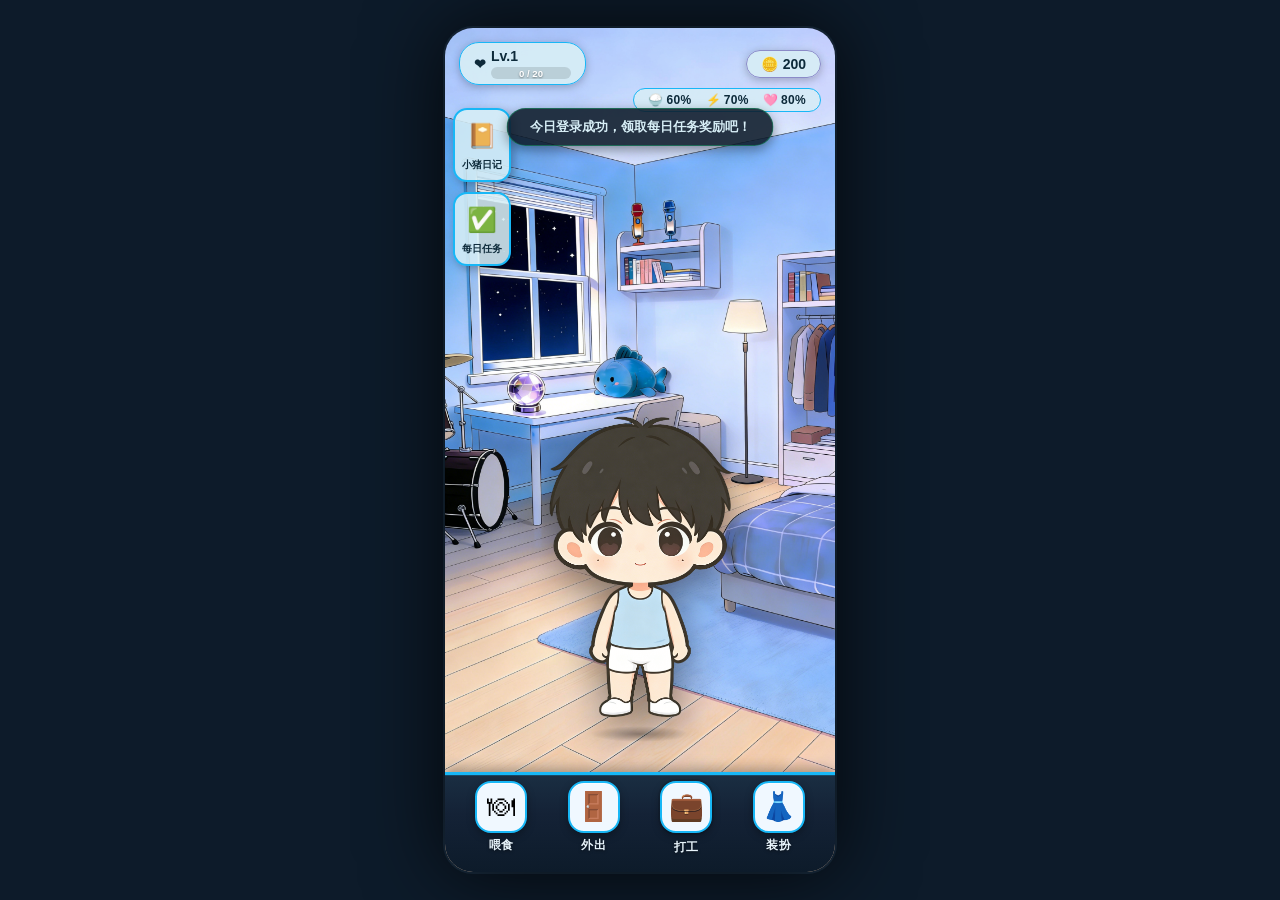
==== commit e85c35b2: "update bond event and working" ====
--- a/index.html
+++ b/index.html
@@ -4,7 +4,7 @@
   <meta charset="UTF-8" />
   <meta name="viewport" content="width=device-width, initial-scale=1.0, user-scalable=no" />
   <title>SpeedyPeng</title>
-  <link rel="stylesheet" href="style.css" />
+  <link rel="stylesheet" href="style.css?v=20260423" />
   <link rel="preconnect" href="https://fonts.googleapis.com">
   <link rel="preconnect" href="https://fonts.gstatic.com" crossorigin>
   <link href="https://fonts.googleapis.com/css2?family=Ma+Shan+Zheng&display=swap" rel="stylesheet">
@@ -53,11 +53,12 @@
         <span class="stat-emoji" style="display:none">⚡</span>
         <span id="mini-energy-val">0</span>
       </span>
-      <span class="mini-stat">
+      <span class="mini-stat" style="position:relative">
         <img src="assets/ui/stat_mood.png" class="stat-icon-img" alt=""
              onerror="this.style.display='none';this.nextElementSibling.style.display='inline'">
         <span class="stat-emoji" style="display:none">🩷</span>
         <span id="mini-mood-val">0</span>
+        <span id="mood-regen-tip" class="mood-regen-tip hidden"></span>
       </span>
     </div>
 
@@ -107,12 +108,6 @@
       <div id="outing-countdown"></div>
     </div>
 
-    <!-- ── Work Overlay (shown while working) ── -->
-    <div id="work-overlay" class="hidden">
-      <div id="work-countdown"></div>
-      <div id="work-daily-progress"></div>
-    </div>
-
     <!-- ── Bottom Nav Plank ── -->
     <nav id="bottom-nav">
       <div id="nav-plank">
@@ -135,8 +130,10 @@
         </button>
 
         <button class="nav-btn" id="nav-work" onclick="handleWorkClick()">
-          <div class="nav-icon-bg">
-            <span class="nav-emoji" style="display:flex">💼</span>
+          <div class="work-progress-ring" id="work-progress-ring">
+            <div class="nav-icon-bg">
+              <span class="nav-emoji" style="display:flex">💼</span>
+            </div>
           </div>
           <span class="nav-label">打工</span>
         </button>
@@ -214,7 +211,7 @@
     <!-- Outing Return Modal -->
     <div id="outing-return-modal" class="popup-overlay hidden">
       <div class="popup-card">
-        <div class="return-modal-title">📔 外出归来</div>
+        <div class="return-modal-title" id="return-modal-title">📔 外出归来</div>
         <div id="return-event-area" class="return-event-area"></div>
         <div id="return-reward-area" class="return-reward-area hidden"></div>
         <button class="popup-confirm-btn" id="return-close-btn" onclick="closeReturnModal()">收下啦 ✓</button>
@@ -249,7 +246,7 @@
     <div id="toast"></div>
 
   </div>
-  <script src="outfits.js"></script>
-  <script src="game.js"></script>
+  <script src="outfits.js?v=20260423"></script>
+  <script src="game.js?v=20260423"></script>
 </body>
 </html>
--- a/style.css
+++ b/style.css
@@ -183,6 +183,7 @@
   font-weight: 700;
   color: var(--c-text-dark);
   letter-spacing: 0.3px;
+  position: relative;
 }
 .stat-icon-img {
   width: 14px; height: 14px;
@@ -415,6 +416,13 @@
 }
 .nav-btn:active { transform: scale(0.9); }
 .nav-btn:disabled { opacity: 0.4; pointer-events: none; }
+#nav-work:disabled {
+  opacity: 1;
+}
+#nav-work:disabled .nav-icon-bg,
+#nav-work:disabled .nav-label {
+  opacity: 0.4;
+}
 
 .nav-icon-bg {
   width: 52px; height: 52px;
@@ -798,11 +806,89 @@
 }
 #diary-content {
   padding: 12px;
+  overflow-y: auto;
+  max-height: 420px;
+  display: flex;
+  flex-direction: column;
+  gap: 20px;
+}
+.diary-section-title {
+  font-size: 0.78rem;
+  font-weight: 800;
+  color: #888;
+  padding: 0 2px 8px;
+  border-bottom: 1px solid #eee;
+  margin-bottom: 10px;
+}
+.diary-thumb-grid {
   display: grid;
   grid-template-columns: 1fr 1fr;
   gap: 10px;
-  overflow-y: auto;
-  max-height: 340px;
+}
+
+/* ── Bond timeline ── */
+.bond-timeline {
+  display: flex;
+  flex-direction: column;
+  gap: 0;
+  padding-left: 12px;
+  border-left: 2px solid #e0c8f0;
+}
+.bond-timeline-item {
+  display: flex;
+  gap: 12px;
+  position: relative;
+  padding-bottom: 20px;
+}
+.bond-timeline-item:last-child {
+  padding-bottom: 0;
+}
+.bond-timeline-dot {
+  width: 10px;
+  height: 10px;
+  border-radius: 50%;
+  background: #bb6bd9;
+  border: 2px solid #fff;
+  box-shadow: 0 0 0 2px #bb6bd9;
+  flex-shrink: 0;
+  margin-top: 4px;
+  margin-left: -17px;
+}
+.bond-timeline-body {
+  flex: 1;
+}
+.bond-timeline-meta {
+  display: flex;
+  align-items: center;
+  gap: 8px;
+  margin-bottom: 4px;
+}
+.bond-timeline-lv {
+  font-size: 0.68rem;
+  font-weight: 800;
+  color: #fff;
+  background: linear-gradient(90deg, #bb6bd9, #9b51e0);
+  padding: 1px 7px;
+  border-radius: 10px;
+}
+.bond-timeline-date {
+  font-size: 0.7rem;
+  color: #aaa;
+  font-weight: 600;
+}
+.bond-timeline-text {
+  font-size: 14px;
+  color: var(--c-text-dark);
+  line-height: 1.75;
+  margin-bottom: 6px;
+}
+.bond-timeline-img {
+  width: 100%;
+  border-radius: 10px;
+  object-fit: cover;
+  max-height: 180px;
+  display: block;
+  margin-top: 6px;
 }
 .memory-entry {
   background: var(--c-bg-panel);
@@ -1028,33 +1114,43 @@
    UTILITY
    ════════════════════════════════ */
 /* ── Work Overlay ── */
-#work-overlay {
-  position: absolute;
-  inset: 0;
-  display: flex;
-  flex-direction: column;
+/* ── Work progress ring (replaces full-screen overlay) ── */
+.work-progress-ring {
+  --work-pct: 0%;
+  width: 56px;
+  height: 56px;
+  border-radius: 18px;
+  background: conic-gradient(#56ccf2 var(--work-pct), rgba(0,0,0,0.1) 0%);
+  padding: 2px;
+  display: flex;
   align-items: center;
   justify-content: center;
-  background: rgba(30, 20, 60, 0.82);
-  z-index: 20;
-  opacity: 0;
-  transition: opacity 0.3s;
-  border-radius: inherit;
-  gap: 12px;
-}
-.work-visible { opacity: 1 !important; }
-#work-countdown {
-  color: #fff;
-  font-size: 1.4rem;
-  font-weight: bold;
-  text-align: center;
-}
-#work-daily-progress {
-  color: #aaa;
-  font-size: 0.85rem;
+  transition: background 0.5s;
 }
 
 .hidden { display: none !important; }
+
+/* ── Online mood regen floating tip ── */
+@keyframes moodRegenFloat {
+  0%   { opacity: 0; transform: translateY(0); }
+  15%  { opacity: 1; }
+  80%  { opacity: 1; }
+  100% { opacity: 0; transform: translateY(-18px); }
+}
+.mood-regen-tip {
+  position: absolute;
+  top: -4px;
+  right: -8px;
+  font-size: 11px;
+  font-weight: 800;
+  color: #ff6b9d;
+  pointer-events: none;
+  white-space: nowrap;
+  animation: moodRegenFloat 2s ease-out forwards;
+}
+.mood-regen-tip.hidden {
+  display: none !important;
+}
 
 /* ── Food group headers ── */
 .food-group-header {
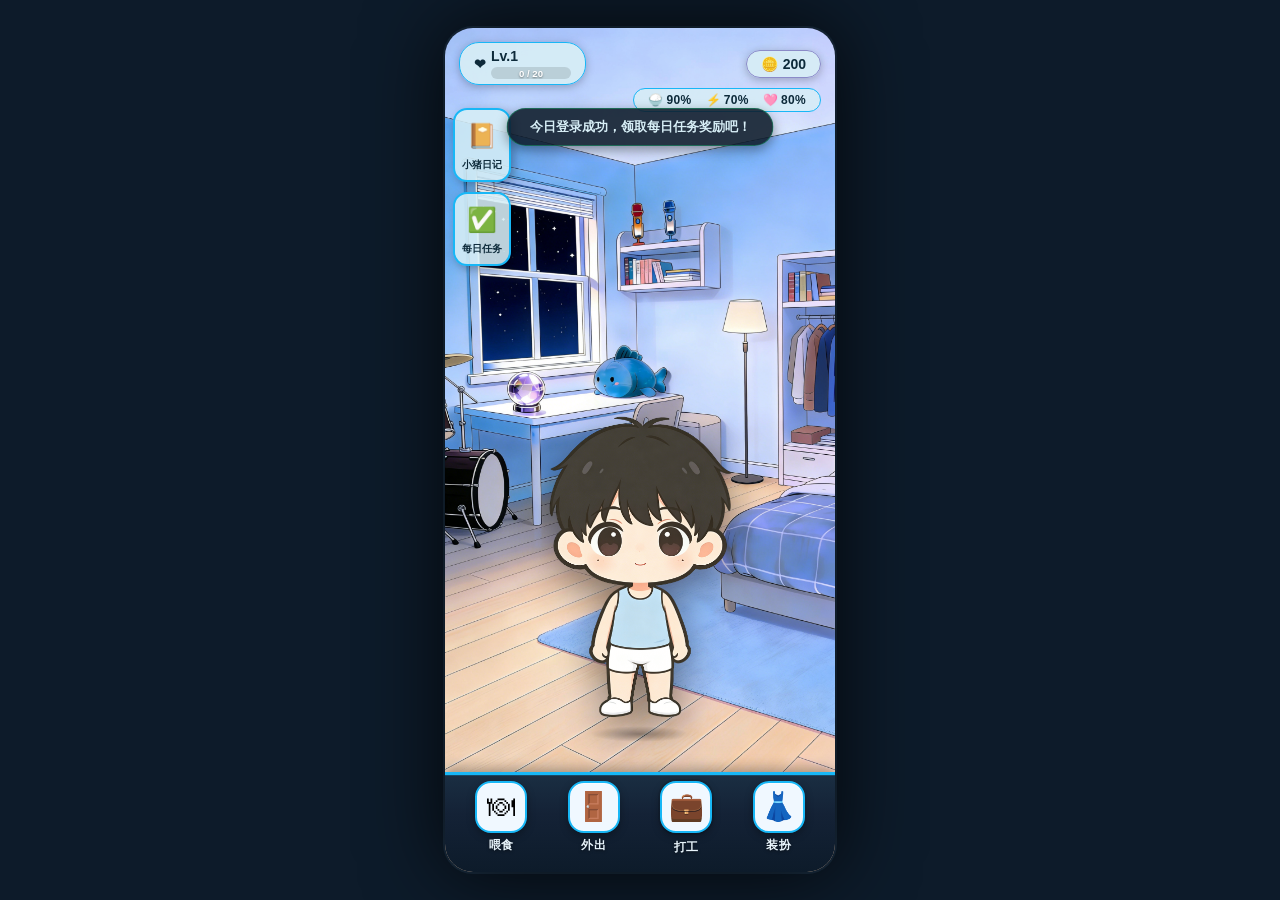
==== commit 2fe2e69b: "add events" ====
--- a/index.html
+++ b/index.html
@@ -4,7 +4,7 @@
   <meta charset="UTF-8" />
   <meta name="viewport" content="width=device-width, initial-scale=1.0, user-scalable=no" />
   <title>SpeedyPeng</title>
-  <link rel="stylesheet" href="style.css?v=20260423" />
+  <link rel="stylesheet" href="style.css?v=20260429" />
   <link rel="preconnect" href="https://fonts.googleapis.com">
   <link rel="preconnect" href="https://fonts.gstatic.com" crossorigin>
   <link href="https://fonts.googleapis.com/css2?family=Ma+Shan+Zheng&display=swap" rel="stylesheet">
@@ -246,7 +246,9 @@
     <div id="toast"></div>
 
   </div>
-  <script src="outfits.js?v=20260423"></script>
-  <script src="game.js?v=20260423"></script>
+  <script src="foods.js?v=20260429"></script>
+  <script src="outfits.js?v=20260429"></script>
+  <script src="outings.js?v=20260429"></script>
+  <script src="game.js?v=20260429"></script>
 </body>
 </html>
--- a/style.css
+++ b/style.css
@@ -927,11 +927,11 @@
 }
 .diary-thumb-date {
   font-size: 10px;
-  color: #c0a060;
+  color: #ffffff;
   font-weight: 600;
   text-align: center;
   padding: 5px 4px;
-  background: rgba(0,0,0,0.35);
+  background: rgba(124, 204, 238, 0.867);
 }
 
 /* ── Diary detail modal ── */
